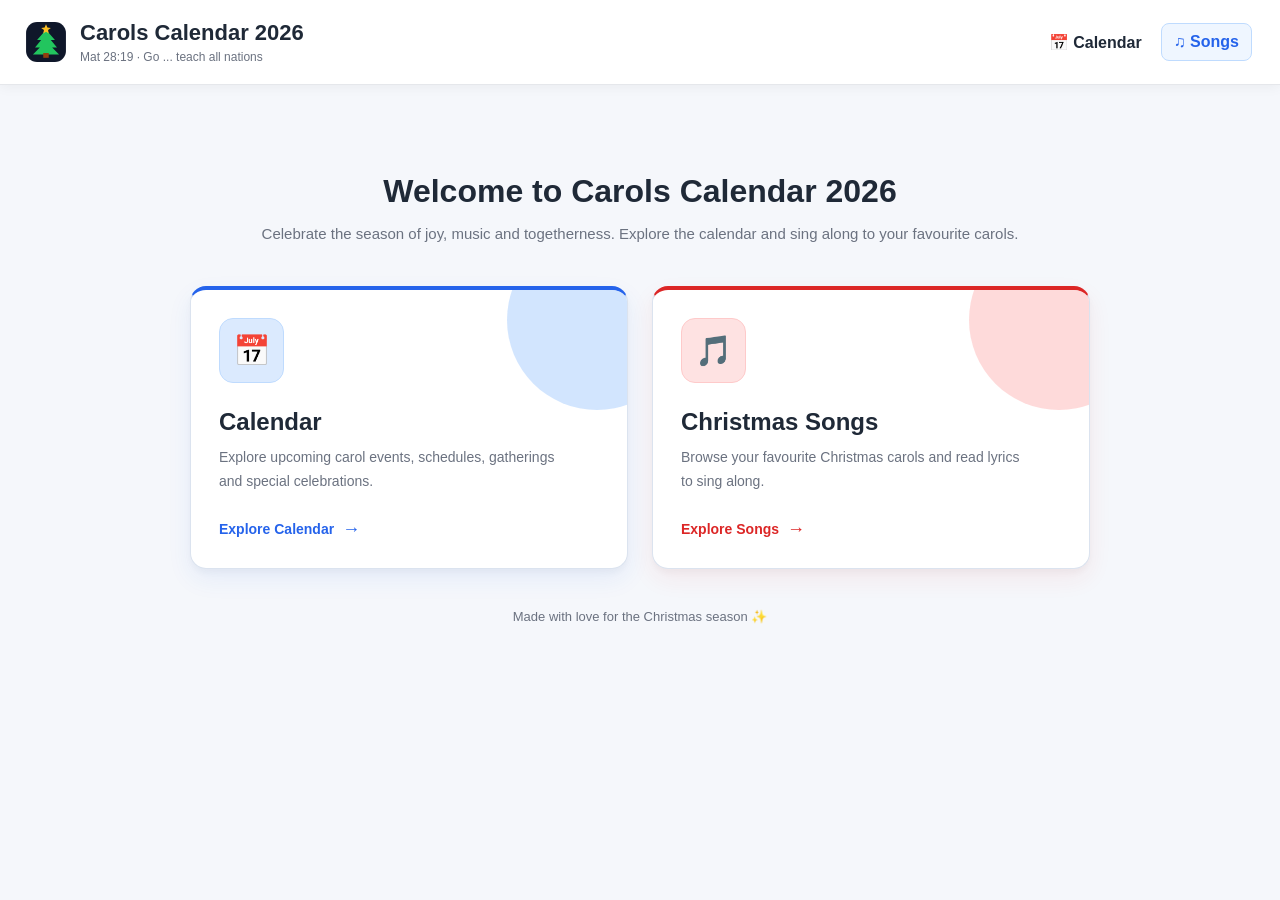
==== index.html @ 367af8e8 "Update index.html" ====
<!DOCTYPE html>
<html lang="en">
<head>
    <meta charset="UTF-8">
    <meta name="viewport" content="width=device-width, initial-scale=1.0">
    <title>Carols Calendar 2026</title>

    <link rel="preconnect" href="https://fonts.googleapis.com">
    <link rel="preconnect" href="https://fonts.gstatic.com" crossorigin>
    <link href="https://fonts.googleapis.com/css2?family=DM+Sans:wght@400;500;600;700&family=Playfair+Display:wght@500;600;700&display=swap" rel="stylesheet">

    <style>

        /* ==============================
           HOME PAGE
        ================================ */

        .home-page {
            text-align: center;
            padding: 40px 20px 60px;
        }

        .home-heading {
            margin-bottom: 40px;
        }

        .home-heading h2 {
            font-size: 32px;
            color: var(--text);
            margin: 0 0 12px;
        }

        .home-heading h2 span {
            color: var(--primary);
        }

        .home-heading p {
            color: var(--muted);
            font-size: 15px;
            line-height: 1.6;
            margin: 0;
        }

        /* Card container */

        .home-cards {
            display: grid;
            grid-template-columns: repeat(2, minmax(0, 1fr));
            gap: 24px;
            max-width: 900px;
            margin: 0 auto;
        }

        /* Individual cards */

        .home-card {
    position: relative;
    display: flex;
    flex-direction: column;
    justify-content: space-between;
    text-align: left;
    min-height: 280px;
    padding: 28px;

    /* Stronger card appearance */
    background: #ffffff;
    border: 1px solid #dbe3ef;
    border-top: 4px solid var(--primary);
    border-radius: 16px;

    /* More visible shadow */
    box-shadow:
        0 4px 6px rgba(0, 0, 0, 0.03),
        0 10px 25px rgba(37, 99, 235, 0.08);

    text-decoration: none;
    color: var(--text);
    overflow: hidden;

    transition: transform 0.25s ease,
                box-shadow 0.25s ease,
                border-color 0.25s ease;
}

        .home-card:hover {
    transform: translateY(-6px);

    box-shadow:
        0 8px 15px rgba(0, 0, 0, 0.05),
        0 18px 35px rgba(37, 99, 235, 0.15);

    border-color: #bfdbfe;
}

        /* Decorative background circle */

        .home-card::before {
            content: "";
            position: absolute;
            width: 180px;
            height: 180px;
            border-radius: 50%;
            right: -60px;
            top: -60px;
            background: var(--primary-light);
            opacity: 0.7;
            transition: transform 0.3s ease;
        }

        .home-card:hover::before {
            transform: scale(1.2);
        }

        /* Card content */

        .home-card-content {
            position: relative;
            z-index: 1;
        }

        .home-card-icon {
            width: 65px;
            height: 65px;
            display: flex;
            align-items: center;
            justify-content: center;
            font-size: 30px;
            border-radius: 14px;
            background: var(--primary-light);
            margin-bottom: 25px;
        }

        .home-card h3 {
            font-size: 24px;
            margin: 0 0 10px;
            color: var(--text);
        }

        .home-card p {
            color: var(--muted);
            font-size: 14px;
            line-height: 1.7;
            margin: 0;
            max-width: 350px;
        }

        /* Card footer */

        .home-card-footer {
            position: relative;
            z-index: 1;
            margin-top: 25px;
        }

        .home-card-link {
            display: inline-flex;
            align-items: center;
            gap: 8px;
            color: var(--primary);
            font-size: 14px;
            font-weight: 600;
            transition: gap 0.2s ease;
        }

        .home-card:hover .home-card-link {
            gap: 13px;
        }

        .home-card-link span {
            font-size: 18px;
        }

        /* Calendar card */

        .home-card.calendar-card .home-card-icon {
            background: #eff6ff;
        }

        .home-card.calendar-card::before {
            background: #dbeafe;
        }

        /* Songs card */

        .home-card.songs-card .home-card-icon {
            background: #fef2f2;
        }

        .home-card.songs-card::before {
            background: #fee2e2;
        }

        /* Optional footer */

        .home-footer {
            text-align: center;
            margin-top: 40px;
            color: var(--muted);
            font-size: 13px;
        }

        /* Calendar card - Blue theme */

.home-card.calendar-card {
    border-top-color: #2563eb;
}

.home-card.calendar-card::before {
    background: #bfdbfe;
}

.home-card.calendar-card .home-card-icon {
    background: #dbeafe;
    border: 1px solid #bfdbfe;
}


/* Songs card - Red festive theme */

.home-card.songs-card {
    border-top-color: #dc2626;

    box-shadow:
        0 4px 6px rgba(0, 0, 0, 0.03),
        0 10px 25px rgba(220, 38, 38, 0.07);
}

.home-card.songs-card::before {
    background: #fecaca;
}

.home-card.songs-card .home-card-icon {
    background: #fee2e2;
    border: 1px solid #fecaca;
}

.home-card.songs-card .home-card-link {
    color: #dc2626;
}

.home-card.songs-card:hover {
    border-color: #fca5a5;

    box-shadow:
        0 8px 15px rgba(0, 0, 0, 0.05),
        0 18px 35px rgba(220, 38, 38, 0.12);
}



        /* Responsive */

        @media (max-width: 700px) {

            .home-page {
                padding: 25px 5px 40px;
            }

            .home-heading {
                margin-bottom: 28px;
            }

            .home-heading h2 {
                font-size: 26px;
            }

            .home-heading p {
                font-size: 14px;
            }

            .home-cards {
                grid-template-columns: 1fr;
                gap: 16px;
            }

            .home-card {
                min-height: 230px;
                padding: 22px;
                border-radius: 12px;
            }

            .home-card-icon {
                width: 55px;
                height: 55px;
                font-size: 26px;
                margin-bottom: 20px;
            }

            .home-card h3 {
                font-size: 21px;
            }

            .home-card p {
                font-size: 13px;
            }

            .home-card-footer {
                margin-top: 20px;
            }

            .home-footer {
                margin-top: 30px;
            }
            .home-cards {
                grid-template-columns: 1fr;
                gap: 18px;
                justify-items: center;
            }

            .home-card {
                width: 90%;
                padding: 22px;
                border-radius: 14px;
            }
        }

        @media (max-width: 400px) {

            .home-card {
                padding: 18px;
            }

            .home-heading h2 {
                font-size: 23px;
            }
        }

    </style>
    <link rel="stylesheet" href="styles.css">
</head>

<body>

<div class="background-decoration">
    <div class="glow glow-one"></div>
    <div class="glow glow-two"></div>
</div>

<div class="app">
<header class="header">
    <div class="brand">
        <svg class="brand-logo" viewBox="0 0 64 64" role="img" aria-label="Carols Calendar logo">
            <rect x="3" y="3" width="58" height="58" rx="16" fill="#0f172a"/>
            <path d="M32 14 L19 29 H25 L16 40 H23 L13 50 H51 L41 40 H48 L39 29 H45 Z" fill="#22c55e"/>
            <rect x="28" y="48" width="8" height="7" fill="#92400e"/>
            <path d="M32 6 l2 5 5 .5-4 3 1 5-4-2.5-4 2.5 1-5-4-3 5-.5z" fill="#fbbf24"/>
        </svg>
        <div class="brand-text"><h1>Carols Calendar 2026</h1>
            <p>Mat 28:19 · Go ... teach all nations</p></div>
    </div>
    <div class="header-actions">
        <nav class="page-nav" aria-label="Main navigation"><a class="page-link" href="calendar.html">📅 Calendar</a><a
                class="page-link active" href="songs.html">♫ Songs</a></nav>
    </div>
</header>
</div>


<div class="home-page">

    <div class="home-heading">
        <h2>Welcome to Carols Calendar 2026</h2>
        <p>
            Celebrate the season of joy, music and togetherness.
            Explore the calendar and sing along to your favourite carols.
        </p>
    </div>

    <div class="home-cards">

        <!-- Calendar Card -->
        <a href="calendar.html" class="home-card calendar-card">

            <div class="home-card-content">
                <div class="home-card-icon">📅</div>

                <h3>Calendar</h3>

                <p>
                    Explore upcoming carol events, schedules,
                    gatherings and special celebrations.
                </p>
            </div>

            <div class="home-card-footer">
                <div class="home-card-link">
                    Explore Calendar <span>→</span>
                </div>
            </div>

        </a>

        <!-- Songs Card -->
        <a href="songs.html" class="home-card songs-card">

            <div class="home-card-content">
                <div class="home-card-icon">🎵</div>

                <h3>Christmas Songs</h3>

                <p>
                    Browse your favourite Christmas carols
                    and read lyrics to sing along.
                </p>
            </div>

            <div class="home-card-footer">
                <div class="home-card-link">
                    Explore Songs <span>→</span>
                </div>
            </div>

        </a>

    </div>

    <div class="home-footer">
        Made with love for the Christmas season ✨
    </div>

</div>

<script>
    // Add a subtle entrance animation to the cards

    document.addEventListener("DOMContentLoaded", function () {

        const cards = document.querySelectorAll(".card");

        cards.forEach((card, index) => {

            card.style.opacity = "0";
            card.style.transform = "translateY(20px)";

            setTimeout(() => {
                card.style.transition =
                    "opacity 0.6s ease, transform 0.6s ease";

                card.style.opacity = "1";
                card.style.transform = "translateY(0)";
            }, 150 + (index * 200));

        });

    });
</script>

</body>
</html>
---- styles.css ----
:root {
  --primary: #2563eb;
  --primary-light: #eff6ff;
  --bg: #f5f7fb;
  --surface: #fff;
  --border: #e5e7eb;
  --text: #1f2937;
  --muted: #6b7280;
  --danger: #dc2626;
  --shadow: 0 4px 20px rgba(0, 0, 0, 0.06);
}
* {
  box-sizing: border-box;
}
body {
  margin: 0;
  font-family: Arial, Helvetica, sans-serif;
  background: var(--bg);
  color: var(--text);
}
button,
input,
select,
textarea {
  font: inherit;
}
button {
  cursor: pointer;
}
.app {
  max-width: 1450px;
  margin: auto;
  padding: 24px;
}
.header {
  position: sticky;
  top: 0;
  z-index: 1000;
  display: flex;
  justify-content: space-between;
  align-items: center;
  gap: 16px;
  margin: -24px -24px 24px;
  padding: 20px 24px;
  background: rgba(255, 255, 255, 0.96);
  border-bottom: 1px solid var(--border);
  box-shadow: 0 2px 12px rgba(0, 0, 0, 0.05);
  backdrop-filter: blur(10px);
}
.brand {
  display: flex;
  align-items: center;
  gap: 12px;
  min-width: 0;
}
.brand-logo {
  width: 44px;
  height: 44px;
  flex: 0 0 44px;
  display: block;
}
.brand-text h1 {
  margin: 0;
  font-size: 22px;
  line-height: 1.2;
  white-space: nowrap;
}
.brand-text p {
  color: var(--muted);
  margin: 4px 0 0;
  font-size: 12px;
}
.header-actions {
  display: flex;
  gap: 9px;
  flex-wrap: wrap;
  justify-content: flex-end;
  flex-shrink: 0;
  align-items: center;
}
.page-nav {
  display: flex;
  gap: 6px;
  align-items: center;
  margin-right: 4px;
}
.page-link {
  display: inline-flex;
  align-items: center;
  gap: 6px;
  text-decoration: none;
  color: var(--text);
  font-weight: 600;
  padding: 9px 12px;
  border-radius: 8px;
  border: 1px solid transparent;
}
.page-link:hover {
  background: #f3f4f6;
}
.page-link.active {
  background: var(--primary-light);
  color: var(--primary);
  border-color: #bfdbfe;
}
.btn {
  border: 1px solid var(--border);
  background: white;
  padding: 10px 15px;
  border-radius: 8px;
  color: var(--text);
  font-weight: 600;
}
.btn:hover {
  background: #f3f4f6;
}
.btn-primary {
  background: var(--primary);
  color: white;
  border-color: var(--primary);
}
.btn-primary:hover {
  background: #1d4ed8;
}
.btn-danger {
  color: var(--danger);
  border-color: #fecaca;
}
.toolbar {
  display: flex;
  justify-content: space-between;
  align-items: center;
  flex-wrap: wrap;
  gap: 14px;
  margin-bottom: 18px;
}
.month-navigation {
  display: flex;
  align-items: center;
  gap: 12px;
}
.month-navigation h2 {
  min-width: 190px;
  text-align: center;
  margin: 0;
  font-size: 21px;
}
.nav-btn {
  border: 1px solid var(--border);
  background: white;
  width: 36px;
  height: 36px;
  border-radius: 8px;
  font-size: 20px;
}
.search-box {
  width: 260px;
  max-width: 100%;
  padding: 10px 13px;
  border: 1px solid var(--border);
  border-radius: 8px;
  background: white;
  outline: none;
}
.search-box:focus {
  border-color: var(--primary);
}
.calendar-container {
  background: var(--surface);
  border: 1px solid var(--border);
  border-radius: 12px;
  overflow: hidden;
  box-shadow: var(--shadow);
}
.calendar-grid {
  display: grid;
  grid-template-columns: repeat(7, minmax(0, 1fr));
}
.weekday {
  text-align: center;
  padding: 14px 5px;
  font-size: 12px;
  font-weight: 700;
  color: var(--muted);
  background: #f9fafb;
  border-bottom: 1px solid var(--border);
}
.day {
  min-height: 125px;
  padding: 9px;
  border-right: 1px solid var(--border);
  border-bottom: 1px solid var(--border);
  cursor: pointer;
  transition: background 0.15s;
  min-width: 0;
}
.day:nth-child(7n) {
  border-right: none;
}
.day:hover {
  background: #f8fafc;
}
.day.other-month {
  background: #fafafa;
  color: #b8bdc7;
}
.day.today {
  background: #f0f6ff;
}
.day.selected {
  box-shadow: inset 0 0 0 2px var(--primary);
}
.day-number {
  font-size: 13px;
  font-weight: 700;
  display: inline-flex;
  justify-content: center;
  align-items: center;
  width: 27px;
  height: 27px;
  border-radius: 50%;
  margin-bottom: 5px;
}
.day.today .day-number {
  background: var(--primary);
  color: white;
}
.event {
  padding: 5px 7px;
  border-radius: 5px;
  margin-top: 4px;
  font-size: 11px;
  line-height: 1.4;
  overflow: hidden;
  text-overflow: ellipsis;
  white-space: nowrap;
  cursor: pointer;
  border-left: 3px solid;
}
.event:hover {
  filter: brightness(0.96);
}
.event-time {
  font-weight: 700;
}
.event.school,
.mobile-event.school {
  background: #dbeafe;
  color: #1e40af;
  border-color: #2563eb;
}
.event.orphanage,
.mobile-event.orphanage {
  background: #f3e8ff;
  color: #6b21a8;
  border-color: #9333ea;
}
.event.oldagehome,
.mobile-event.oldagehome {
  background: #ffedd5;
  color: #9a3412;
  border-color: #ea580c;
}
.event.office,
.mobile-event.office {
  background: #dcfce7;
  color: #166534;
  border-color: #16a34a;
}
.event.society,
.mobile-event.society {
  background: #ccfbf1;
  color: #115e59;
  border-color: #0d9488;
}
.event.other,
.mobile-event.other {
  background: #f3f4f6;
  color: #374151;
  border-color: #6b7280;
}
.more-events {
  color: var(--muted);
  font-size: 11px;
  padding: 4px;
}
.legend {
  display: flex;
  flex-wrap: wrap;
  gap: 18px;
  padding: 15px 5px;
  font-size: 12px;
  color: var(--muted);
}
.legend-item {
  display: flex;
  align-items: center;
  gap: 6px;
}
.legend-dot {
  width: 9px;
  height: 9px;
  border-radius: 3px;
}
.status {
  font-size: 12px;
  color: var(--muted);
  margin-top: 12px;
  min-height: 18px;
}
.status.success {
  color: #15803d;
}
.status.error {
  color: var(--danger);
}
.modal-backdrop {
  position: fixed;
  inset: 0;
  background: rgba(15, 23, 42, 0.5);
  display: none;
  justify-content: center;
  align-items: center;
  padding: 16px;
  z-index: 1100;
}
.modal-backdrop.show {
  display: flex;
}
.modal {
  background: white;
  width: 100%;
  max-width: 510px;
  border-radius: 13px;
  padding: 23px;
  box-shadow: 0 15px 50px rgba(0, 0, 0, 0.2);
  max-height: 95vh;
  overflow-y: auto;
}
.modal-header {
  display: flex;
  justify-content: space-between;
  align-items: center;
  margin-bottom: 20px;
}
.modal-header h2 {
  margin: 0;
  font-size: 20px;
}
.close-btn {
  border: none;
  background: none;
  font-size: 25px;
  color: var(--muted);
}
.form-group {
  margin-bottom: 15px;
}
.form-group label {
  display: block;
  font-size: 13px;
  font-weight: 700;
  margin-bottom: 7px;
}
.form-group input,
.form-group select,
.form-group textarea {
  width: 100%;
  padding: 11px;
  border: 1px solid var(--border);
  border-radius: 7px;
  outline: none;
  background: white;
}
.form-group input:focus,
.form-group select:focus,
.form-group textarea:focus {
  border-color: var(--primary);
}
.form-group textarea {
  min-height: 80px;
  resize: vertical;
}
.form-row {
  display: grid;
  grid-template-columns: 1fr 1fr;
  gap: 12px;
}
.modal-actions {
  display: flex;
  justify-content: space-between;
  gap: 10px;
  margin-top: 22px;
}
.modal-actions-right {
  display: flex;
  gap: 8px;
  margin-left: auto;
}
button:disabled {
  opacity: 0.55;
  cursor: not-allowed;
}
.mobile-day-row {
  display: grid;
  grid-template-columns: 66px minmax(0, 1fr);
  gap: 10px;
  padding: 11px 12px;
  border-bottom: 1px solid var(--border);
  background: #fff;
  cursor: pointer;
}
.mobile-day-row:last-child {
  border-bottom: 0;
}
.mobile-day-row.today {
  background: #f0f6ff;
}
.mobile-date {
  display: flex;
  flex-direction: column;
  align-items: center;
  gap: 3px;
}
.mobile-date strong {
  font-size: 18px;
  line-height: 1.2;
}
.mobile-date span {
  color: var(--muted);
  font-size: 11px;
}
.mobile-day-row.today .mobile-date strong {
  color: var(--primary);
}
.mobile-events {
  min-width: 0;
  display: flex;
  flex-direction: column;
  gap: 5px;
}
.mobile-event {
  display: block;
  width: 100%;
  padding: 7px 9px;
  border-radius: 6px;
  border-left: 4px solid;
  font-size: 13px;
  line-height: 1.35;
  white-space: normal;
  overflow-wrap: anywhere;
  cursor: pointer;
}
.mobile-event .event-time {
  margin-right: 5px;
}
.mobile-empty {
  color: #9ca3af;
  font-size: 12px;
  padding: 6px 2px;
}
.mobile-add-hint {
  color: var(--primary);
  font-size: 11px;
  margin-top: 2px;
}
/* Songs page */
.songs-layout {
  display: grid;
  grid-template-columns: 290px minmax(0, 1fr);
  gap: 20px;
  align-items: start;
}
.song-panel,
.lyrics-panel {
  background: white;
  border: 1px solid var(--border);
  border-radius: 12px;
  box-shadow: var(--shadow);
  overflow: hidden;
}
.song-panel-header {
  padding: 18px;
  border-bottom: 1px solid var(--border);
}
.song-panel-header h2 {
  margin: 0 0 6px;
  font-size: 18px;
}
.song-panel-header p {
  margin: 0;
  color: var(--muted);
  font-size: 13px;
}
.song-list {
  padding: 8px;
}
.song-button {
  display: block;
  width: 100%;
  text-align: left;
  border: 0;
  background: transparent;
  padding: 12px;
  border-radius: 8px;
  color: var(--text);
  font-weight: 600;
  line-height: 1.4;
}
.song-button:hover {
  background: #f3f4f6;
}
.song-button.active {
  background: var(--primary-light);
  color: var(--primary);
}
.lyrics-panel-inner {
  padding: 24px;
}
.lyrics-header {
  display: flex;
  justify-content: space-between;
  gap: 12px;
  align-items: flex-start;
  border-bottom: 1px solid var(--border);
  padding-bottom: 16px;
  margin-bottom: 20px;
}
.lyrics-header h2 {
  margin: 0;
  font-size: 24px;
  line-height: 1.3;
}
.lyrics-header .subtitle {
  color: var(--muted);
  margin: 6px 0 0;
  font-size: 13px;
}
.lyrics-text {
  font-size: 17px;
  line-height: 1.9;
  white-space: pre-line;
  max-width: 760px;
}
.lyrics-placeholder {
  padding: 60px 20px;
  text-align: center;
  color: var(--muted);
}
.lyrics-placeholder .icon {
  font-size: 40px;
  margin-bottom: 12px;
}
.lyrics-footer {
  margin-top: 24px;
  color: var(--muted);
  font-size: 12px;
}
.song-search {
  width: 100%;
  padding: 10px 12px;
  border: 1px solid var(--border);
  border-radius: 8px;
  margin-top: 12px;
}
.back-to-songs {
  display: none;
  margin-bottom: 14px;
}
.page-intro {
  margin: 0 0 18px;
  color: var(--muted);
  font-size: 14px;
}
@media (max-width: 850px) {
  .songs-layout {
    grid-template-columns: 250px minmax(0, 1fr);
    gap: 12px;
  }
  .lyrics-panel-inner {
    padding: 18px;
  }
  .lyrics-text {
    font-size: 16px;
  }
}
@media (max-width: 700px) {
  .app {
    padding: 12px;
  }
  .header {
    margin: -12px -12px 18px;
    padding: 15px;
    gap: 8px;
    align-items: center;
  }
  .brand {
    gap: 8px;
  }
  .brand-logo {
    width: 36px;
    height: 36px;
    flex-basis: 36px;
  }
  .brand-text h1 {
    font-size: 16px;
  }
  .brand-text p {
    //display: none;
  }
  .header-actions {
    gap: 5px;
  }
  .page-nav {
    gap: 2px;
    margin: 0;
  }
  .page-link {
    padding: 8px 9px;
    font-size: 13px;
  }
  .header-actions .btn {
    padding: 8px 9px;
    font-size: 12px;
  }
  .toolbar {
    align-items: stretch;
  }
  .search-box {
    width: 100%;
  }
  .month-navigation {
    justify-content: space-between;
    width: 100%;
  }
  .month-navigation h2 {
    min-width: 0;
    font-size: 18px;
  }
  .calendar-container {
    border-radius: 9px;
  }
  .calendar-grid {
    display: block;
    width: 100%;
  }
  .calendar-grid > .weekday {
    display: none;
  }
  .mobile-day-row {
    display: grid;
    width: 100%;
    grid-template-columns: 56px minmax(0, 1fr);
    align-items: start;
    padding: 10px 9px;
  }
  .mobile-events {
    min-width: 0;
    width: 100%;
  }
  .mobile-event {
    font-size: 13px;
    padding: 8px;
  }
  .mobile-date strong {
    font-size: 17px;
  }
  .legend {
    gap: 10px 14px;
    font-size: 11px;
  }
  .form-row {
    grid-template-columns: 1fr;
    gap: 0;
  }
  .songs-layout {
    display: block;
  }
  .song-panel {
    margin-bottom: 12px;
  }
  .song-panel-header {
    padding: 14px;
  }
  .song-list {
    display: flex;
    flex-direction: column;
    max-height: 220px;
    overflow: auto;
  }
  .song-button {
    padding: 10px;
  }
  .lyrics-panel-inner {
    padding: 16px;
  }
  .lyrics-header {
    align-items: center;
  }
  .lyrics-header h2 {
    font-size: 20px;
  }
  .lyrics-text {
    font-size: 15px;
    line-height: 1.8;
  }
  .back-to-songs {
    display: inline-flex;
  }
  .lyrics-placeholder {
    padding: 30px 15px;
  }
}
@media (max-width: 420px) {
  .brand-logo {
    width: 32px;
    height: 32px;
    flex-basis: 32px;
  }
  .brand-text h1 {
    font-size: 14px;
  }
  .page-link {
    padding: 7px 8px;
    font-size: 12px;
  }
  .header-actions .btn {
    padding: 7px 8px;
    font-size: 11px;
  }
  .header {
    padding: 10px 8px;
  }
  .brand {
    gap: 6px;
  }
}
@media print {
  body {
    background: white;
  }
  .header,
  .song-panel,
  .lyrics-header button,
  .back-to-songs {
    display: none !important;
  }
  .app {
    padding: 0;
  }
  .lyrics-panel {
    border: 0;
    box-shadow: none;
  }
  .lyrics-panel-inner {
    padding: 0;
  }
  .lyrics-text {
    font-size: 14pt;
  }
}
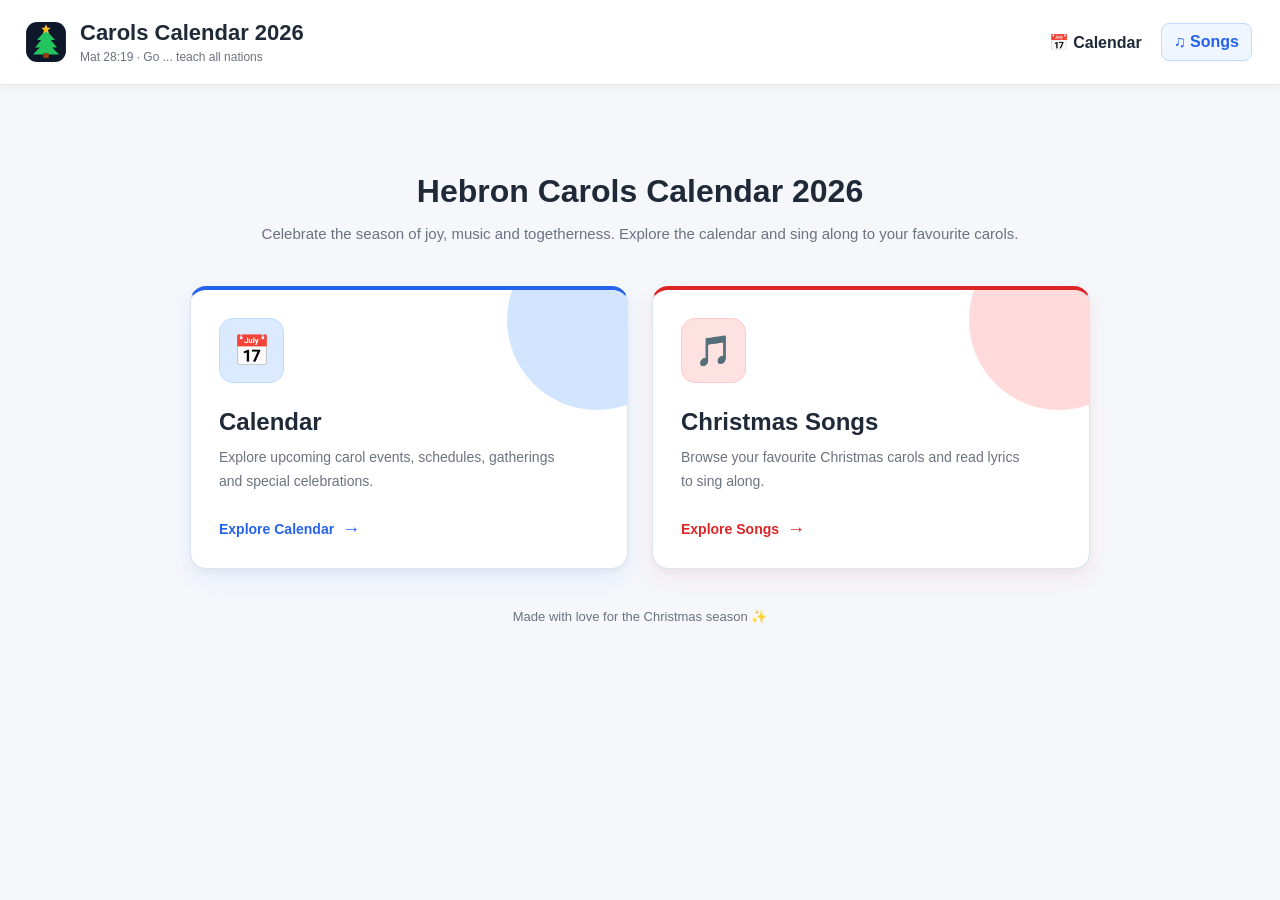
==== commit 45d919a6: "Update index.html" ====
--- a/index.html
+++ b/index.html
@@ -360,7 +360,7 @@
 <div class="home-page">
 
     <div class="home-heading">
-        <h2>Welcome to Carols Calendar 2026</h2>
+        <h2>Hebron Carols Calendar 2026</h2>
         <p>
             Celebrate the season of joy, music and togetherness.
             Explore the calendar and sing along to your favourite carols.
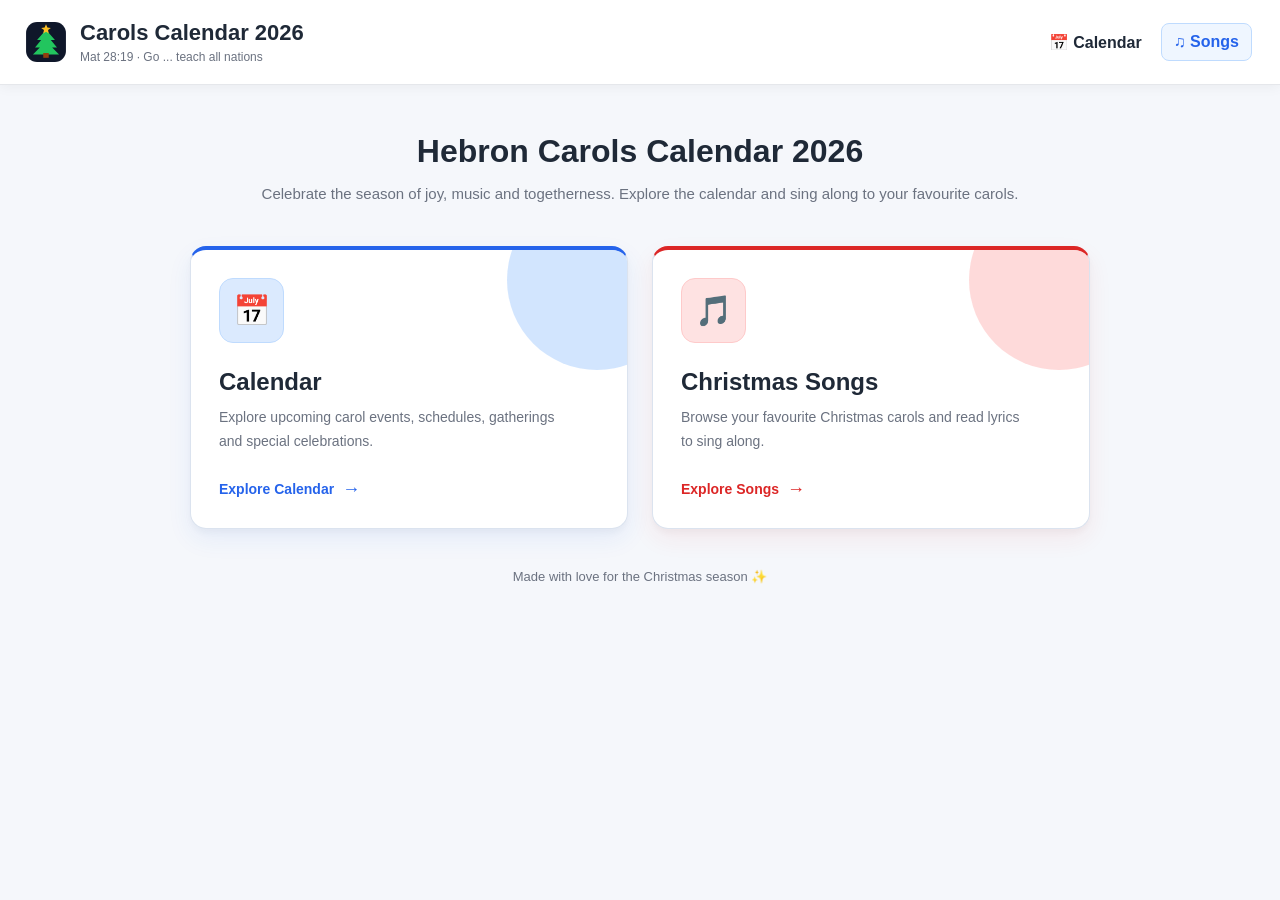
==== commit 28977f4a: "Update index.html" ====
--- a/index.html
+++ b/index.html
@@ -18,7 +18,7 @@
 
         .home-page {
             text-align: center;
-            padding: 40px 20px 60px;
+            padding: 0px 10px 60px;
         }
 
         .home-heading {
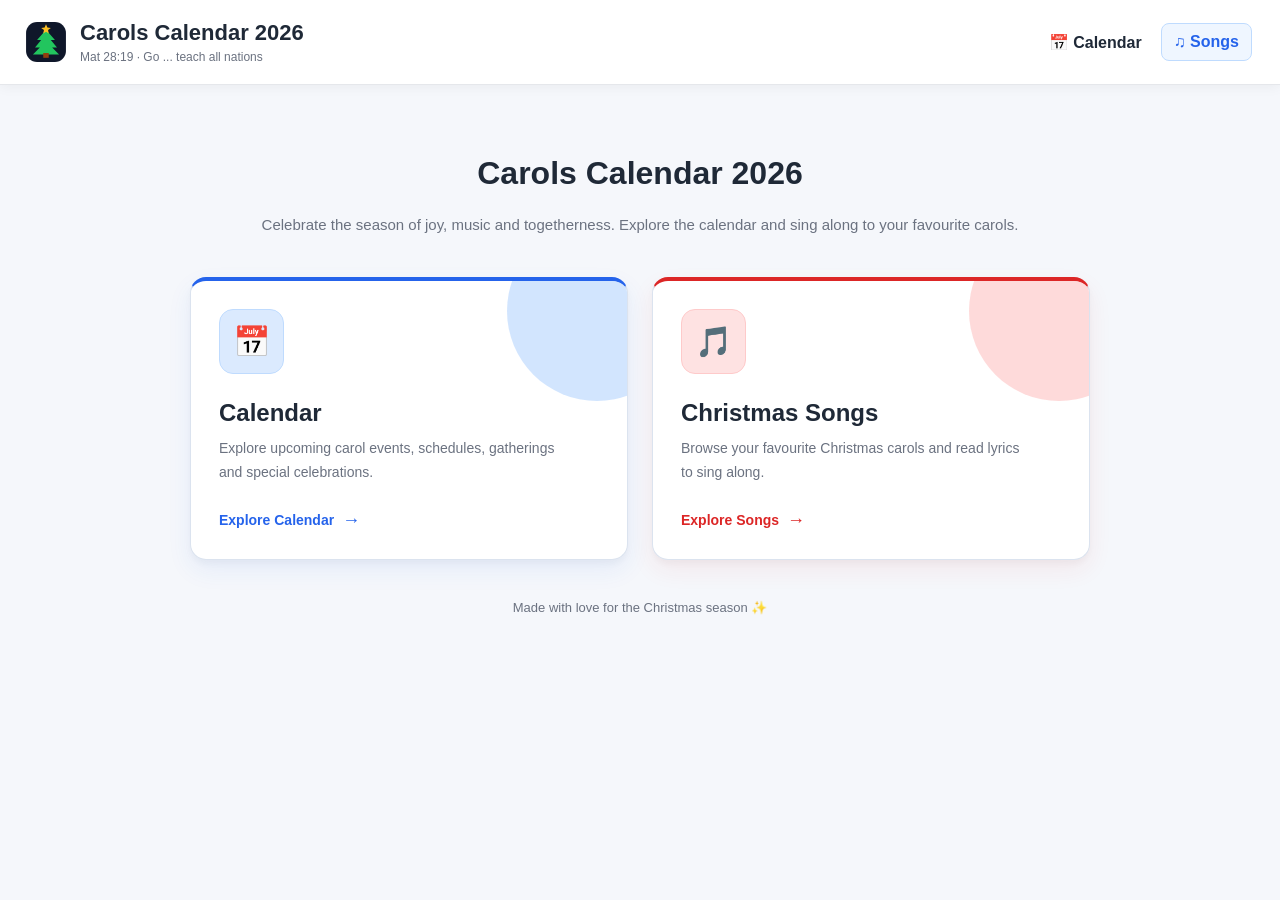
==== commit f2f95395: "Update index.html" ====
--- a/index.html
+++ b/index.html
@@ -360,7 +360,7 @@
 <div class="home-page">
 
     <div class="home-heading">
-        <h2>Hebron Carols Calendar 2026</h2>
+        <h1>Carols Calendar 2026</h1>
         <p>
             Celebrate the season of joy, music and togetherness.
             Explore the calendar and sing along to your favourite carols.
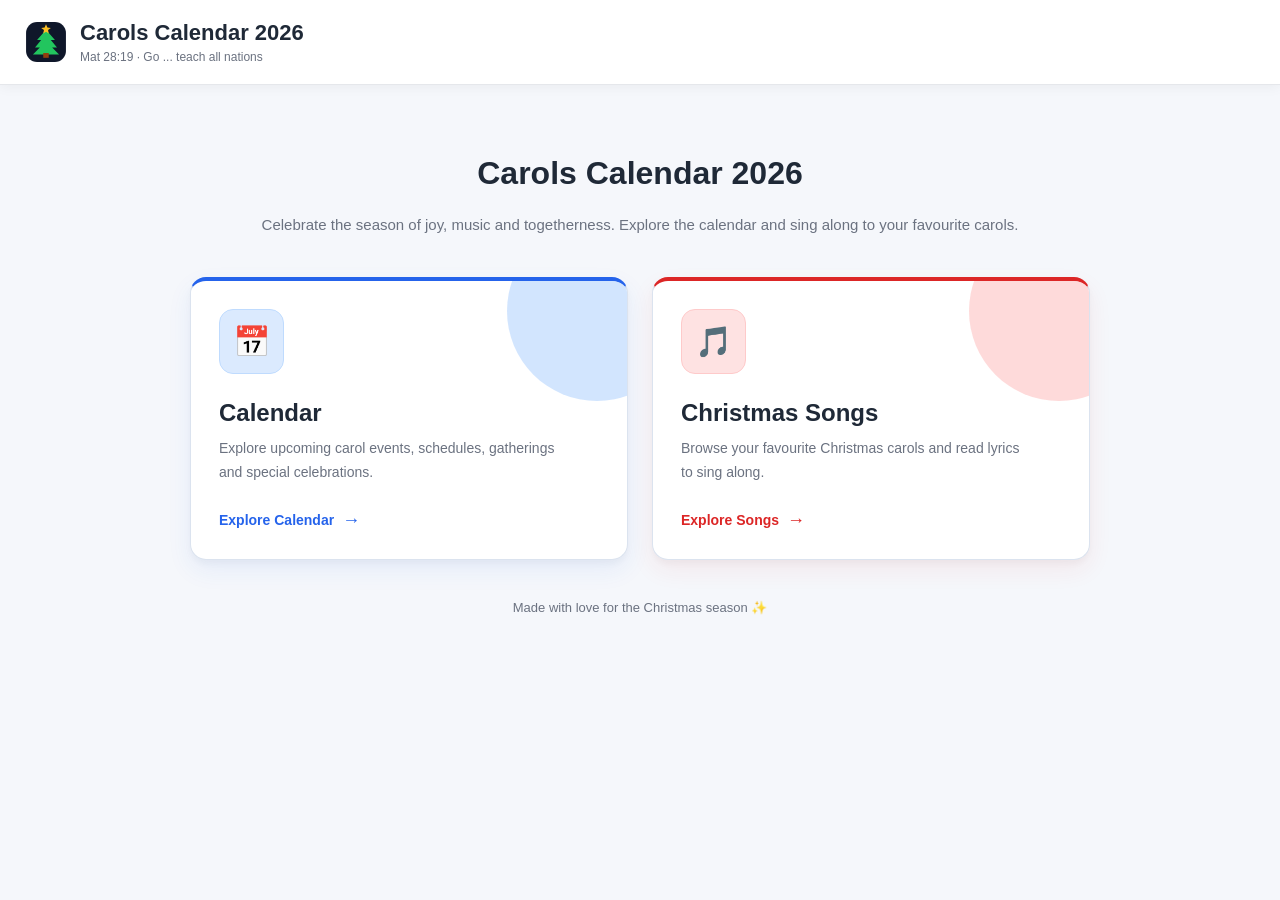
==== commit 90bf16ea: "Update index.html" ====
--- a/index.html
+++ b/index.html
@@ -350,8 +350,7 @@
             <p>Mat 28:19 · Go ... teach all nations</p></div>
     </div>
     <div class="header-actions">
-        <nav class="page-nav" aria-label="Main navigation"><a class="page-link" href="calendar.html">📅 Calendar</a><a
-                class="page-link active" href="songs.html">♫ Songs</a></nav>
+        
     </div>
 </header>
 </div>
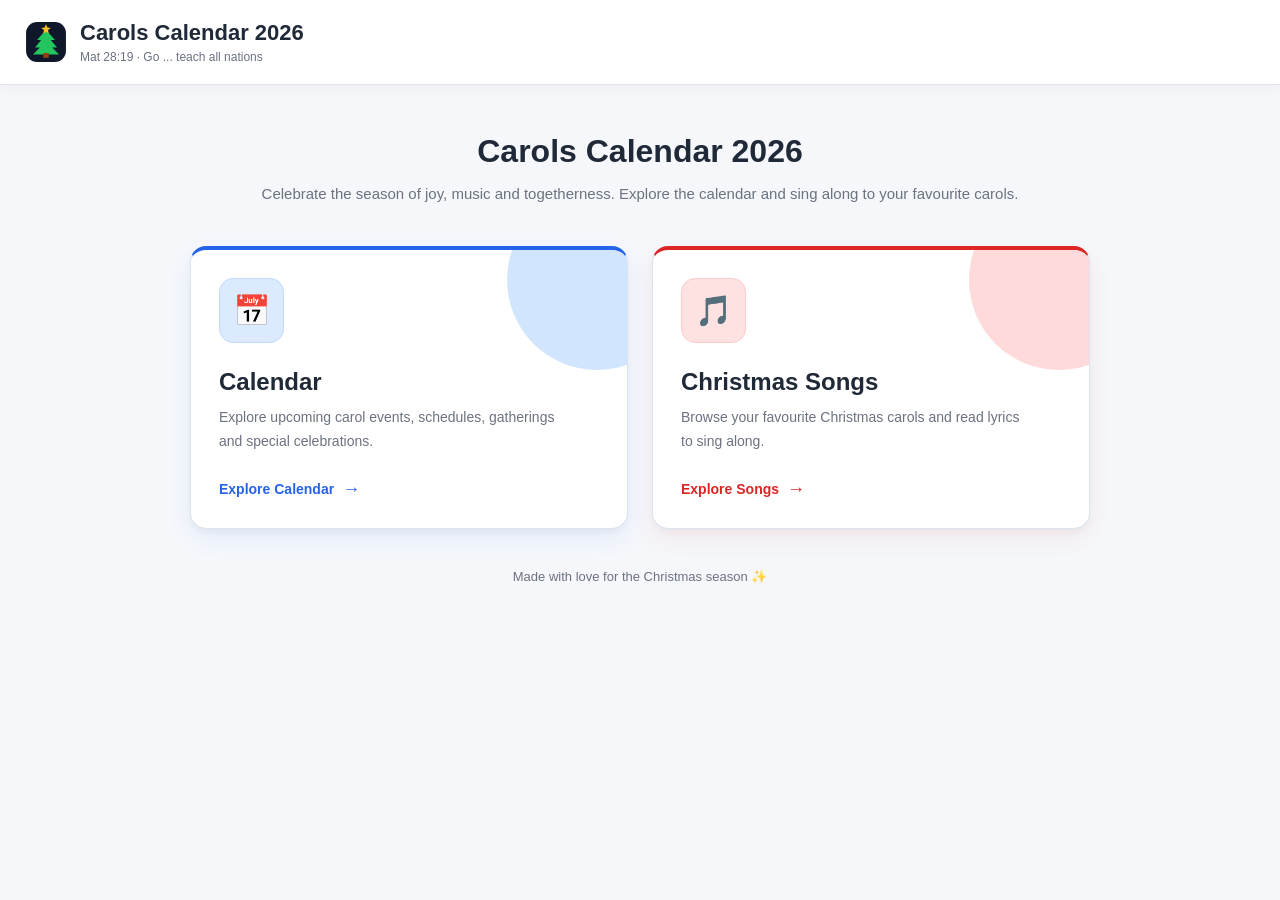
==== commit 38e58ec8: "Update index.html" ====
--- a/index.html
+++ b/index.html
@@ -359,7 +359,7 @@
 <div class="home-page">
 
     <div class="home-heading">
-        <h1>Carols Calendar 2026</h1>
+        <h2>Carols Calendar 2026</h2>
         <p>
             Celebrate the season of joy, music and togetherness.
             Explore the calendar and sing along to your favourite carols.
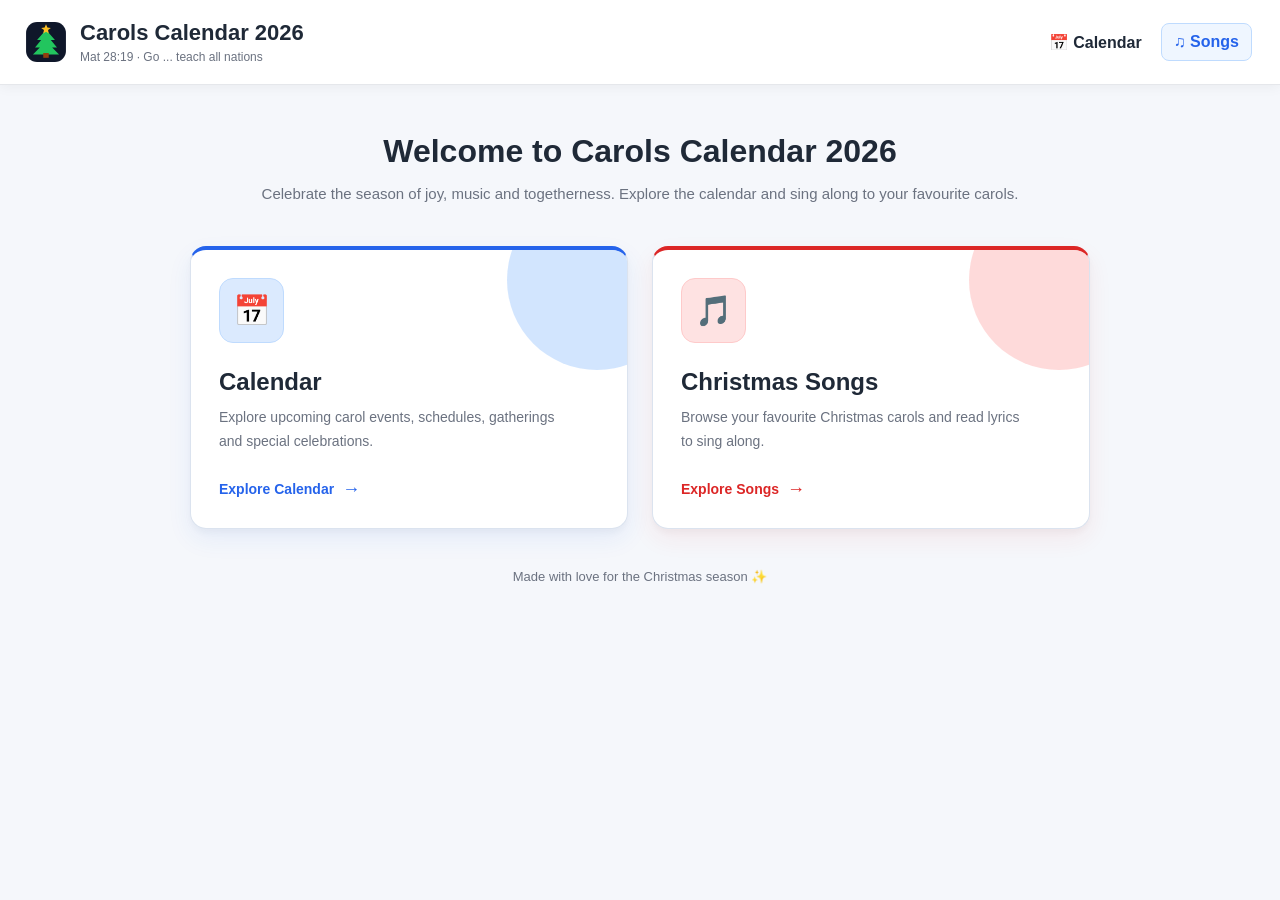
==== commit 2f89e82f: "Update index.html" ====
--- a/index.html
+++ b/index.html
@@ -18,7 +18,7 @@
 
         .home-page {
             text-align: center;
-            padding: 0px 10px 60px;
+            padding: 0px 20px 60px;
         }
 
         .home-heading {
@@ -254,7 +254,7 @@
         @media (max-width: 700px) {
 
             .home-page {
-                padding: 25px 5px 40px;
+                padding: 0px 5px 40px;
             }
 
             .home-heading {
@@ -336,7 +336,6 @@
     <div class="glow glow-one"></div>
     <div class="glow glow-two"></div>
 </div>
-
 <div class="app">
 <header class="header">
     <div class="brand">
@@ -350,16 +349,15 @@
             <p>Mat 28:19 · Go ... teach all nations</p></div>
     </div>
     <div class="header-actions">
-        
+        <nav class="page-nav" aria-label="Main navigation"><a class="page-link" href="calendar.html">📅 Calendar</a><a
+                class="page-link active" href="songs.html">♫ Songs</a></nav>
     </div>
 </header>
 </div>
 
-
 <div class="home-page">
-
     <div class="home-heading">
-        <h2>Carols Calendar 2026</h2>
+        <h2>Welcome to Carols Calendar 2026</h2>
         <p>
             Celebrate the season of joy, music and togetherness.
             Explore the calendar and sing along to your favourite carols.
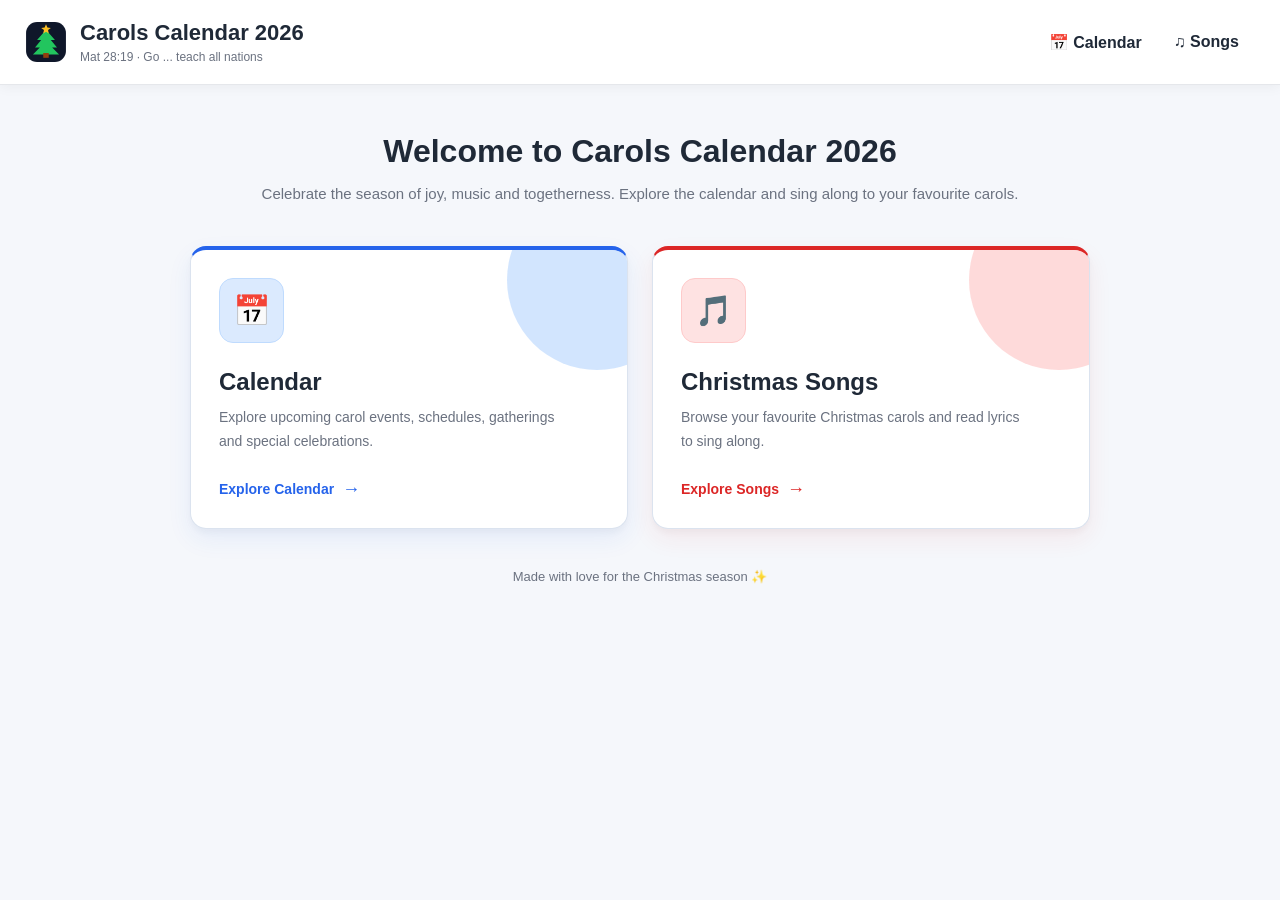
==== commit b93be57a: "Update index.html" ====
--- a/index.html
+++ b/index.html
@@ -350,7 +350,7 @@
     </div>
     <div class="header-actions">
         <nav class="page-nav" aria-label="Main navigation"><a class="page-link" href="calendar.html">📅 Calendar</a><a
-                class="page-link active" href="songs.html">♫ Songs</a></nav>
+                class="page-link" href="songs.html">♫ Songs</a></nav>
     </div>
 </header>
 </div>
